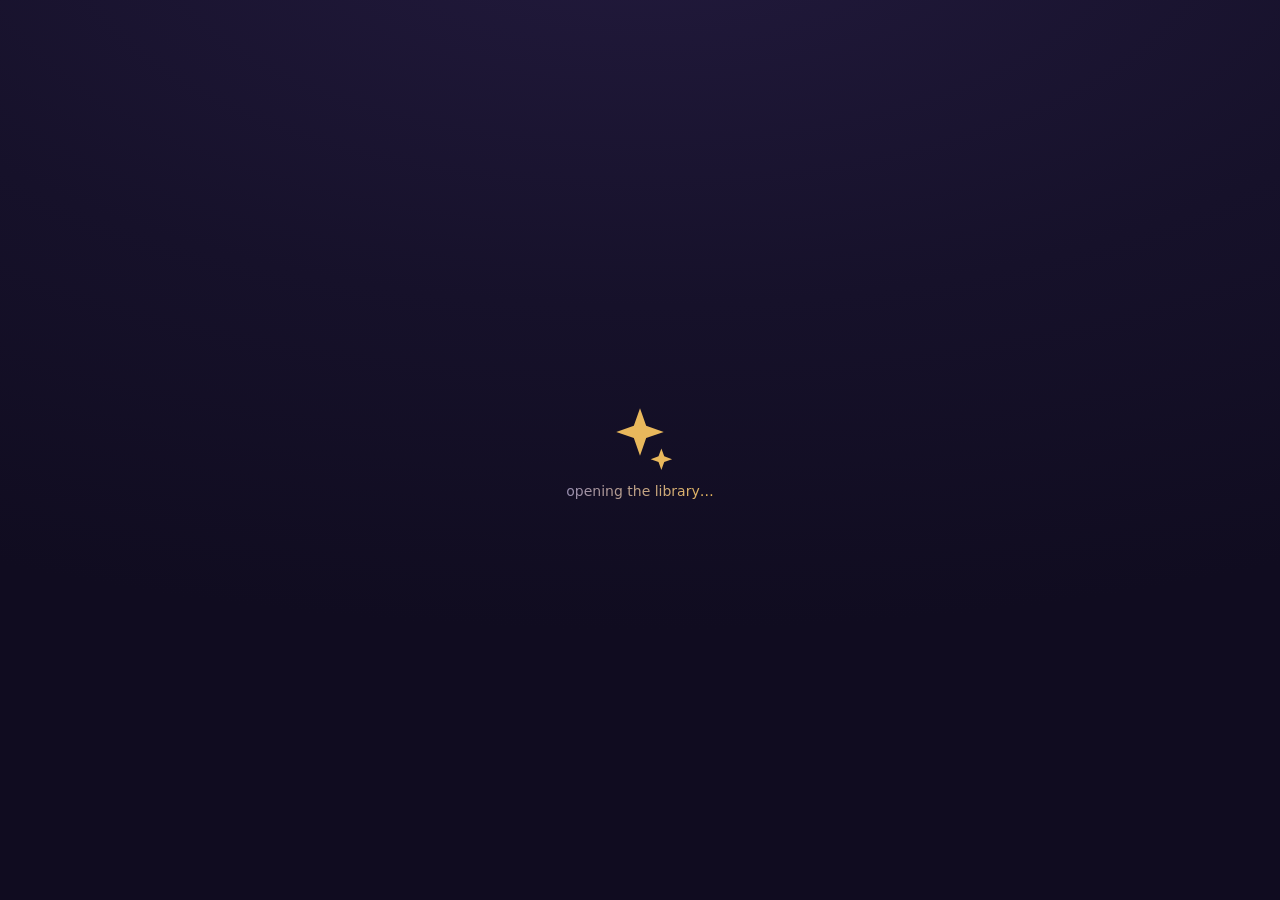
==== index.html @ 1ed295f2 "Initial commit — The Nightstand (Beta) Cozy AI reading-advisor PWA: Preact+htm static client, Supaba" ====
<!doctype html>
<html lang="en">
<head>
  <meta charset="utf-8" />
  <meta name="viewport" content="width=device-width, initial-scale=1, viewport-fit=cover" />
  <title>The Nightstand</title>
  <meta name="description" content="Your personal AI reading advisor — and your friends'." />
  <meta name="theme-color" content="#17122b" />
  <link rel="manifest" href="manifest.webmanifest" />
  <link rel="icon" href="assets/icons/icon.svg" type="image/svg+xml" />
  <link rel="apple-touch-icon" href="assets/icons/icon.svg" />
  <meta name="apple-mobile-web-app-capable" content="yes" />
  <meta name="mobile-web-app-capable" content="yes" />
  <meta name="apple-mobile-web-app-status-bar-style" content="black-translucent" />
  <meta name="apple-mobile-web-app-title" content="The Nightstand" />
  <link rel="stylesheet" href="css/styles.css" />
  <script type="importmap">
    {
      "imports": {
        "preact": "./assets/vendor/preact.module.js",
        "preact/hooks": "./assets/vendor/hooks.module.js",
        "htm": "./assets/vendor/htm.module.js"
      }
    }
  </script>
</head>
<body>
  <div id="app">
    <div class="splash">
      <div class="splash-lamp" aria-hidden="true">
        <svg viewBox="0 0 64 64" width="76" height="76"><path d="M32 6l5.2 14.8L52 26l-14.8 5.2L32 46l-5.2-14.8L12 26l14.8-5.2z" fill="#e9b85c"/><path d="M50 40l2.4 6.6L59 49l-6.6 2.4L50 58l-2.4-6.6L41 49l6.6-2.4z" fill="#e9b85c"/></svg>
      </div>
      <div class="splash-sub">opening the library…</div>
    </div>
  </div>

  <script type="module" src="js/app.js"></script>
  <script>
    // Dev mode: no service worker, so the app always loads fresh while we build.
    // Also removes any previously-registered worker + caches (re-enabled for offline/install at deploy time).
    if ('serviceWorker' in navigator) {
      navigator.serviceWorker.getRegistrations().then(function (rs) { rs.forEach(function (r) { r.unregister(); }); });
    }
    if (window.caches && caches.keys) {
      caches.keys().then(function (ks) { ks.forEach(function (k) { caches.delete(k); }); });
    }
  </script>
</body>
</html>
---- css/styles.css ----
/* ============================================================
   Reading Genie — design system
   Cozy-magical: midnight plum + gold, serif display, soft cards.
   ============================================================ */

:root {
  /* surfaces */
  --bg:      #16112a;
  --bg-1:    #1e1838;   /* cards */
  --bg-2:    #271f47;   /* inputs, raised */
  --bg-3:    #322a57;   /* hover */
  --line:    rgba(255,255,255,0.09);
  --line-2:  rgba(255,255,255,0.16);

  /* accents */
  --gold:      #e9b85c;
  --gold-2:    #f5d692;
  --gold-soft: rgba(233,184,92,0.14);
  --lilac:     #a896ec;
  --lilac-soft:rgba(168,150,236,0.16);
  --rose:      #e58bab;
  --rose-soft: rgba(229,139,171,0.15);
  --teal:      #5fd2b0;
  --teal-soft: rgba(95,210,176,0.15);
  --danger:    #ec8088;

  /* text */
  --text:   #f4eee2;
  --text-2: #c7bedb;
  --text-3: #968cae;

  /* shape */
  --r-sm: 10px;
  --r:    14px;
  --r-lg: 20px;
  --r-xl: 26px;
  --pill: 999px;

  --shadow: 0 10px 30px rgba(0,0,0,0.35);
  --shadow-sm: 0 4px 14px rgba(0,0,0,0.28);
  --glow: 0 6px 22px rgba(233,184,92,0.32);

  --serif: "Iowan Old Style", "Palatino Linotype", Palatino, "Book Antiqua", Georgia, serif;
  --sans:  system-ui, -apple-system, "Segoe UI", Roboto, Helvetica, Arial, sans-serif;

  --maxw: 480px;
  --nav-h: 74px;
}

* { box-sizing: border-box; }
html, body { height: 100%; }

body {
  margin: 0;
  min-height: 100dvh;
  font-family: var(--sans);
  color: var(--text);
  background: radial-gradient(120% 80% at 50% -10%, #221a3d 0%, #16112a 55%, #100c20 100%);
  background-attachment: fixed;
  -webkit-font-smoothing: antialiased;
  text-rendering: optimizeLegibility;
  overflow-x: hidden;
}

button, input, textarea, select { font: inherit; color: inherit; }
a { color: inherit; text-decoration: none; }
img { display: block; max-width: 100%; }
::selection { background: var(--gold-soft); }

/* scrollbars (webkit) */
.app-main::-webkit-scrollbar { width: 0; }

/* ---------- App shell ---------- */
.app {
  position: relative;
  width: 100%;
  max-width: var(--maxw);
  margin: 0 auto;
  height: 100dvh;
  display: flex;
  flex-direction: column;
  background: var(--bg);
  overflow: hidden;
  box-shadow: 0 0 60px rgba(0,0,0,0.45);
}

.topbar {
  flex: none;
  height: 56px;
  display: flex;
  align-items: center;
  justify-content: space-between;
  padding: 0 16px;
  padding-top: env(safe-area-inset-top);
  height: calc(56px + env(safe-area-inset-top));
  border-bottom: 1px solid var(--line);
  background: rgba(22,17,42,0.72);
  backdrop-filter: blur(14px);
  -webkit-backdrop-filter: blur(14px);
  z-index: 5;
}
.brand { display: flex; align-items: center; gap: 9px; }
.brand img { width: 26px; height: 26px; }
.brand-mark { width: 28px; height: 28px; display: inline-block; line-height: 0; flex: none; }
.brand-mark svg { display: block; }
.brand-name { font-family: var(--serif); font-size: 19px; letter-spacing: 0.2px; }
.brand-name b { color: var(--gold); font-weight: 600; }
.beta-tag { font-size: 9px; font-weight: 700; letter-spacing: 0.6px; text-transform: uppercase; color: var(--lilac); background: var(--lilac-soft); border-radius: var(--pill); padding: 2px 7px; align-self: center; }
.topbar-actions { display: flex; align-items: center; gap: 6px; }

.app-main {
  flex: 1;
  overflow-y: auto;
  -webkit-overflow-scrolling: touch;
  padding: 18px 16px calc(var(--nav-h) + 28px);
}

.screen { animation: fadeUp 0.28s ease both; }
.screen-title { font-family: var(--serif); font-size: 27px; line-height: 1.15; margin: 4px 0 2px; }
.screen-sub { color: var(--text-2); font-size: 14px; margin: 0 0 18px; }
.section-head { display: flex; align-items: center; justify-content: space-between; margin: 22px 2px 12px; }
.section-title { font-size: 13px; letter-spacing: 0.6px; text-transform: uppercase; color: var(--text-3); font-weight: 600; }
.section-link { color: var(--gold); font-size: 13px; font-weight: 600; }

/* ---------- Bottom nav ---------- */
.bottom-nav {
  flex: none;
  position: absolute;
  left: 0; right: 0; bottom: 0;
  height: calc(var(--nav-h) + env(safe-area-inset-bottom));
  padding-bottom: env(safe-area-inset-bottom);
  display: flex;
  align-items: center;
  justify-content: space-around;
  background: rgba(20,15,38,0.86);
  backdrop-filter: blur(18px);
  -webkit-backdrop-filter: blur(18px);
  border-top: 1px solid var(--line);
  z-index: 6;
}
.nav-item {
  display: flex; flex-direction: column; align-items: center; gap: 3px;
  color: var(--text-3); font-size: 10.5px; font-weight: 600; letter-spacing: 0.2px;
  padding: 8px 10px; border-radius: var(--r-sm); cursor: pointer;
  transition: color 0.18s, transform 0.18s;
  background: none; border: 0;
}
.nav-item svg { width: 23px; height: 23px; }
.nav-item.active { color: var(--gold); }
.nav-item:active { transform: scale(0.92); }
.nav-fab {
  width: 56px; height: 56px; margin-top: -22px; border-radius: var(--pill);
  background: linear-gradient(160deg, #f3d28c, #e0a544);
  color: #2a1c06; display: flex; align-items: center; justify-content: center;
  box-shadow: var(--glow); border: 3px solid var(--bg);
  cursor: pointer; transition: transform 0.18s;
}
.nav-fab svg { width: 27px; height: 27px; }
.nav-fab:active { transform: scale(0.93); }

/* ---------- Cards & surfaces ---------- */
.card {
  background: var(--bg-1);
  border: 1px solid var(--line);
  border-radius: var(--r-lg);
  padding: 16px;
  box-shadow: var(--shadow-sm);
}
.card + .card { margin-top: 12px; }
.surface { background: var(--bg-2); border: 1px solid var(--line); border-radius: var(--r); }
.divider { height: 1px; background: var(--line); margin: 14px 0; border: 0; }

/* ---------- Buttons ---------- */
.btn {
  display: inline-flex; align-items: center; justify-content: center; gap: 8px;
  padding: 11px 16px; border-radius: var(--pill); border: 1px solid var(--line-2);
  background: var(--bg-2); color: var(--text); font-weight: 600; font-size: 14.5px;
  cursor: pointer; transition: transform 0.15s, background 0.15s, border-color 0.15s;
}
.btn svg { width: 18px; height: 18px; }
.btn:active { transform: scale(0.97); }
.btn:hover { background: var(--bg-3); }
.btn-primary {
  background: linear-gradient(160deg, #f3d28c, #e0a544);
  color: #2a1c06; border: 0; box-shadow: var(--glow);
}
.btn-primary:hover { filter: brightness(1.04); background: linear-gradient(160deg, #f3d28c, #e0a544); }
.btn-ghost { background: transparent; border-color: var(--line); }
.btn-block { width: 100%; }
.btn-lg { padding: 14px 18px; font-size: 15.5px; }
.icon-btn {
  width: 38px; height: 38px; border-radius: var(--pill); display: inline-flex;
  align-items: center; justify-content: center; background: var(--bg-2);
  border: 1px solid var(--line); cursor: pointer; color: var(--text-2);
  transition: transform 0.15s, color 0.15s;
}
.icon-btn svg { width: 19px; height: 19px; }
.icon-btn:active { transform: scale(0.92); }

/* ---------- Pills / tags / chips ---------- */
.pill {
  display: inline-flex; align-items: center; gap: 6px;
  padding: 4px 11px; border-radius: var(--pill); font-size: 12.5px; font-weight: 600;
  background: var(--bg-2); color: var(--text-2); border: 1px solid var(--line);
}
.pill svg { width: 14px; height: 14px; }
.pill-gold { background: var(--gold-soft); color: var(--gold-2); border-color: transparent; }
.pill-teal { background: var(--teal-soft); color: var(--teal); border-color: transparent; }
.pill-rose { background: var(--rose-soft); color: var(--rose); border-color: transparent; }
.pill-lilac { background: var(--lilac-soft); color: var(--lilac); border-color: transparent; }

.tagrow { display: flex; flex-wrap: wrap; gap: 8px; }
.tag {
  padding: 6px 12px; border-radius: var(--pill); font-size: 13px; font-weight: 500;
  background: var(--bg-2); border: 1px solid var(--line); color: var(--text-2);
}
.tag.love { background: var(--teal-soft); color: var(--teal); border-color: transparent; }
.tag.hate { background: var(--rose-soft); color: var(--rose); border-color: transparent; }

/* ---------- Segmented control ---------- */
.seg {
  display: flex; gap: 6px; padding: 5px; background: var(--bg-1);
  border: 1px solid var(--line); border-radius: var(--pill); margin-bottom: 16px;
}
.seg-item {
  flex: 1; text-align: center; padding: 8px 6px; border-radius: var(--pill);
  font-size: 13px; font-weight: 600; color: var(--text-3); cursor: pointer;
  border: 0; background: none; transition: color 0.15s, background 0.15s;
}
.seg-item.active { background: var(--gold-soft); color: var(--gold-2); }

/* ---------- Avatars ---------- */
.avatar {
  width: 38px; height: 38px; border-radius: var(--pill); flex: none;
  display: flex; align-items: center; justify-content: center;
  font-weight: 700; font-size: 15px; color: #1a1330;
}
.avatar.sm { width: 30px; height: 30px; font-size: 12.5px; }
.avatar.lg { width: 56px; height: 56px; font-size: 22px; }

/* ---------- Book covers & rows ---------- */
.book-cover {
  width: 52px; height: 76px; border-radius: 7px; flex: none; overflow: hidden;
  display: flex; align-items: flex-end; justify-content: center; position: relative;
  box-shadow: var(--shadow-sm);
}
.book-cover.lg { width: 104px; height: 152px; border-radius: 10px; }
.book-cover.sm { width: 40px; height: 58px; border-radius: 6px; }
.book-cover img { width: 100%; height: 100%; object-fit: cover; }
.book-cover .spine { position: absolute; left: 0; top: 0; bottom: 0; width: 5px; background: rgba(0,0,0,0.22); }
.book-cover .glyph { position: absolute; inset: 0; display: flex; align-items: center; justify-content: center; }
.book-cover .glyph svg { width: 40%; height: 40%; opacity: 0.55; }

.book-row { display: flex; gap: 13px; align-items: center; }
.book-row + .book-row { margin-top: 14px; }
.book-meta { flex: 1; min-width: 0; }
.book-title { font-size: 15px; font-weight: 600; line-height: 1.25; }
.book-author { font-size: 12.5px; color: var(--text-3); margin-top: 1px; }
.book-note { font-size: 11.5px; color: var(--text-3); margin-top: 6px; }

/* ---------- Progress ---------- */
.progress { height: 6px; border-radius: 3px; background: var(--bg-3); overflow: hidden; margin-top: 8px; }
.progress > i { display: block; height: 100%; background: linear-gradient(90deg, var(--lilac), var(--gold)); border-radius: 3px; }

/* ---------- Rating ---------- */
.stars { display: inline-flex; gap: 2px; color: var(--gold); }
.stars svg { width: 15px; height: 15px; }
.stars .off { color: var(--text-3); opacity: 0.5; }

/* Tappable rating — same star, bigger touch target */
.star-rating { display: inline-flex; gap: 5px; }
.star-btn { background: none; border: 0; padding: 2px; line-height: 0; cursor: pointer; color: var(--text-3); opacity: 0.45; transition: transform 0.12s, color 0.12s, opacity 0.12s; }
.star-btn svg { display: block; }
.star-btn.on { color: var(--gold); opacity: 1; }
.star-btn:active { transform: scale(0.85); }

/* ---------- Chat / interview ---------- */
.chat { display: flex; flex-direction: column; gap: 12px; padding-bottom: 6px; }
.bubble {
  max-width: 84%; padding: 12px 15px; border-radius: 18px; font-size: 14.5px; line-height: 1.5;
  animation: fadeUp 0.26s ease both;
}
.bubble.genie { align-self: flex-start; background: var(--bg-2); border: 1px solid var(--line); border-bottom-left-radius: 6px; }
.bubble.me { align-self: flex-end; background: linear-gradient(160deg, #f3d28c, #e0a544); color: #2a1c06; border-bottom-right-radius: 6px; }
.bubble .who { font-size: 11px; font-weight: 700; letter-spacing: 0.4px; text-transform: uppercase; color: var(--gold); margin-bottom: 4px; }
.typing { display: inline-flex; gap: 4px; align-items: center; padding: 14px 16px; }
.typing i { width: 7px; height: 7px; border-radius: 50%; background: var(--text-3); animation: blink 1.2s infinite both; }
.typing i:nth-child(2) { animation-delay: 0.2s; }
.typing i:nth-child(3) { animation-delay: 0.4s; }

.chat-input { display: flex; gap: 9px; align-items: flex-end; margin-top: 12px; }
.chat-input textarea {
  flex: 1; resize: none; background: var(--bg-2); border: 1px solid var(--line-2);
  border-radius: 18px; padding: 11px 15px; font-size: 14.5px; max-height: 120px; line-height: 1.4;
}
.chat-input textarea:focus { outline: none; border-color: var(--gold); }
.send-btn {
  width: 44px; height: 44px; flex: none; border-radius: var(--pill); border: 0;
  background: linear-gradient(160deg, #f3d28c, #e0a544); color: #2a1c06;
  display: flex; align-items: center; justify-content: center; cursor: pointer; box-shadow: var(--glow);
}
.send-btn svg { width: 20px; height: 20px; }
.chips-scroll { display: flex; gap: 8px; overflow-x: auto; padding: 4px 0 2px; margin-top: 4px; }
.chips-scroll::-webkit-scrollbar { height: 0; }
.chip-btn {
  flex: none; padding: 8px 13px; border-radius: var(--pill); white-space: nowrap;
  background: var(--bg-2); border: 1px solid var(--line); color: var(--text-2);
  font-size: 13px; font-weight: 500; cursor: pointer;
}
.chip-btn:active { transform: scale(0.96); }
.chip-btn.active { background: var(--gold-soft); border-color: transparent; color: var(--gold-2); }

/* ---------- Wish / hero ---------- */
.hero {
  position: relative; overflow: hidden; border-radius: var(--r-xl); padding: 20px;
  background: linear-gradient(155deg, #2c2152 0%, #1d1740 70%);
  border: 1px solid var(--line-2); box-shadow: var(--shadow);
}
.hero .spark { position: absolute; color: var(--gold); opacity: 0.8; animation: twinkle 3s infinite; }
.hero .spark svg { width: 11px; height: 11px; }
.hero .spark.s1 { top: 16px; right: 86px; } .hero .spark.s1 svg { width: 13px; height: 13px; }
.hero .spark.s2 { top: 50px; right: 16px; animation-delay: 0.8s; } .hero .spark.s2 svg { width: 9px; height: 9px; }
.hero .spark.s3 { top: 82px; right: 52px; animation-delay: 1.5s; } .hero .spark.s3 svg { width: 12px; height: 12px; }
.hero .spark.s4 { top: 66px; right: 92px; animation-delay: 2.2s; } .hero .spark.s4 svg { width: 8px; height: 8px; }
.hero-kicker { font-size: 11px; letter-spacing: 1px; text-transform: uppercase; color: var(--gold); font-weight: 700; }
.hero-title { font-family: var(--serif); font-size: 23px; line-height: 1.2; margin: 7px 0 6px; max-width: 78%; }
.hero-sub { color: var(--text-2); font-size: 13.5px; max-width: 82%; margin-bottom: 16px; }
.hero-familiar { position: absolute; top: 12px; right: 12px; width: 66px; height: 66px; border-radius: 50%; background: radial-gradient(circle, rgba(233,184,92,0.18), transparent 68%); animation: float 3.6s ease-in-out infinite; }
.hero-familiar svg { display: block; }

/* ---------- Recommendation card ---------- */
.rec-conf { display: flex; align-items: center; gap: 9px; margin-top: 4px; }
.conf-bar { flex: 1; height: 6px; border-radius: 3px; background: var(--bg-3); overflow: hidden; }
.conf-bar > i { display: block; height: 100%; background: linear-gradient(90deg, var(--teal), var(--gold)); }
.conf-num { font-size: 12px; font-weight: 700; color: var(--gold-2); }
.rec-line { display: flex; gap: 8px; font-size: 13px; line-height: 1.45; margin-top: 9px; color: var(--text-2); }
.rec-line svg { width: 16px; height: 16px; flex: none; margin-top: 2px; }
.rec-line.good svg { color: var(--teal); }
.rec-line.warn svg { color: var(--gold); }

/* ---------- Friends / taste-match ---------- */
.friend-row { display: flex; align-items: center; gap: 13px; }
.friend-row + .friend-row { margin-top: 4px; }
.match-ring { position: relative; width: 50px; height: 50px; flex: none; }
.match-ring svg { width: 50px; height: 50px; transform: rotate(-90deg); }
.match-ring .pct { position: absolute; inset: 0; display: flex; align-items: center; justify-content: center; font-size: 13px; font-weight: 700; }
.friend-name { font-size: 15px; font-weight: 600; }
.friend-sub { font-size: 12.5px; color: var(--text-3); margin-top: 1px; }

/* ---------- Stats ---------- */
.stat-grid { display: grid; grid-template-columns: repeat(3, 1fr); gap: 10px; }
.stat { background: var(--bg-2); border: 1px solid var(--line); border-radius: var(--r); padding: 13px 12px; text-align: center; }
.stat-num { font-family: var(--serif); font-size: 24px; color: var(--gold); }
.stat-label { font-size: 11px; color: var(--text-3); margin-top: 2px; }
.stat.clickable { cursor: pointer; transition: transform 0.12s, border-color 0.12s; }
.stat.clickable:hover { border-color: var(--line-2); }
.stat.clickable:active { transform: scale(0.97); }

/* ---------- Range slider (reading progress) ---------- */
.range { -webkit-appearance: none; appearance: none; width: 100%; height: 6px; border-radius: 3px; background: var(--bg-3); outline: none; cursor: pointer; }
.range::-webkit-slider-thumb { -webkit-appearance: none; appearance: none; width: 20px; height: 20px; border-radius: 50%; background: linear-gradient(160deg, #f3d28c, #e0a544); box-shadow: var(--glow); border: 2px solid var(--bg); cursor: pointer; }
.range::-moz-range-thumb { width: 18px; height: 18px; border: 2px solid var(--bg); border-radius: 50%; background: linear-gradient(160deg, #f3d28c, #e0a544); cursor: pointer; }
.range:disabled { opacity: 0.6; }

/* ---------- Insights / timeline ---------- */
.insight { display: flex; gap: 11px; align-items: flex-start; padding: 12px 0; }
.insight + .insight { border-top: 1px solid var(--line); }
.insight .ico { width: 32px; height: 32px; border-radius: var(--pill); flex: none; display: flex; align-items: center; justify-content: center; }
.insight .ico svg { width: 17px; height: 17px; }
.insight p { margin: 0; font-size: 13.5px; line-height: 1.5; color: var(--text-2); }
.insight b { color: var(--text); font-weight: 600; }

.timeline { position: relative; padding-left: 18px; }
.timeline::before { content: ""; position: absolute; left: 4px; top: 4px; bottom: 4px; width: 2px; background: var(--line-2); }
.tl-item { position: relative; padding: 6px 0 14px; }
.tl-item::before { content: ""; position: absolute; left: -18px; top: 9px; width: 9px; height: 9px; border-radius: 50%; background: var(--gold); box-shadow: 0 0 0 3px var(--bg); }
.tl-date { font-size: 11.5px; color: var(--text-3); font-weight: 600; }
.tl-text { font-size: 13.5px; color: var(--text-2); margin-top: 2px; line-height: 1.45; }

/* ---------- Feed ---------- */
.feed-item { display: flex; gap: 12px; align-items: flex-start; padding: 14px 0; }
.feed-item + .feed-item { border-top: 1px solid var(--line); }
.feed-body { flex: 1; min-width: 0; }
.feed-text { font-size: 14px; line-height: 1.45; color: var(--text-2); }
.feed-text b { color: var(--text); font-weight: 600; }
.feed-time { font-size: 11.5px; color: var(--text-3); margin-top: 3px; }
.feed-actions { display: flex; gap: 8px; margin-top: 9px; }

/* ---------- Badges ---------- */
.badge-grid { display: grid; grid-template-columns: repeat(3, 1fr); gap: 12px; }
.badge { text-align: center; }
.badge-medal {
  width: 58px; height: 58px; margin: 0 auto 7px; border-radius: var(--pill);
  display: flex; align-items: center; justify-content: center;
  background: radial-gradient(circle at 35% 30%, #f3d28c, #c98e34);
  color: #3a2706; box-shadow: var(--glow);
}
.badge-medal svg { width: 28px; height: 28px; }
.badge.locked .badge-medal { background: var(--bg-2); color: var(--text-3); box-shadow: none; border: 1px solid var(--line); }
.badge-name { font-size: 12px; font-weight: 600; }
.badge-name.locked { color: var(--text-3); }

/* ---------- Blind date ---------- */
.blind-card {
  position: relative; overflow: hidden; border-radius: var(--r-xl); padding: 22px;
  text-align: center; background: linear-gradient(155deg, #3a2150, #221541);
  border: 1px solid var(--line-2); box-shadow: var(--shadow);
}
.blind-gift {
  width: 76px; height: 76px; margin: 6px auto 14px; border-radius: var(--r-lg);
  display: flex; align-items: center; justify-content: center;
  background: linear-gradient(160deg, #f3d28c, #e0a544); color: #2a1c06; box-shadow: var(--glow);
  animation: float 3.4s ease-in-out infinite;
}
.blind-gift svg { width: 38px; height: 38px; }
.blind-title { font-family: var(--serif); font-size: 21px; margin-bottom: 6px; }
.blind-teaser { color: var(--text-2); font-size: 14px; line-height: 1.55; margin-bottom: 18px; }

/* ---------- Onboarding ---------- */
.onb { min-height: 100%; display: flex; flex-direction: column; }
.onb-hero { text-align: center; padding: 30px 8px 10px; }
.onb-hero img { width: 92px; height: 92px; margin: 0 auto 14px; animation: float 3.6s ease-in-out infinite; }
.familiar-lg { width: 98px; height: 98px; margin: 0 auto 14px; animation: float 3.6s ease-in-out infinite; }
.familiar-sm { width: 36px; height: 36px; flex: none; }
.familiar-lg svg, .familiar-sm svg { display: block; }
.onb-hero h1 { font-family: var(--serif); font-size: 30px; margin: 0 0 8px; }
.onb-hero p { color: var(--text-2); font-size: 15px; line-height: 1.55; max-width: 320px; margin: 0 auto; }
.onb-steps { display: flex; flex-direction: column; gap: 12px; margin: 22px 0; }
.onb-step { display: flex; gap: 13px; align-items: center; }
.onb-step .num { width: 30px; height: 30px; flex: none; border-radius: 50%; background: var(--gold-soft); color: var(--gold-2); display: flex; align-items: center; justify-content: center; font-weight: 700; font-size: 14px; }
.onb-step .txt { font-size: 14px; color: var(--text-2); }
.onb-step .txt b { color: var(--text); }

.field { margin-bottom: 14px; }
.field label { display: block; font-size: 12.5px; color: var(--text-3); font-weight: 600; margin-bottom: 6px; letter-spacing: 0.3px; }
.field input, .field textarea {
  width: 100%; background: var(--bg-2); border: 1px solid var(--line-2); border-radius: var(--r);
  padding: 12px 14px; font-size: 15px;
}
.field input:focus, .field textarea:focus { outline: none; border-color: var(--gold); }
.emoji-pick { display: flex; flex-wrap: wrap; gap: 8px; }
.emoji-pick button { width: 44px; height: 44px; border-radius: var(--r); background: var(--bg-2); border: 1px solid var(--line); font-size: 22px; cursor: pointer; }
.emoji-pick button.active { border-color: var(--gold); background: var(--gold-soft); }

/* ---------- Misc ---------- */
.muted { color: var(--text-2); }
.dim { color: var(--text-3); }
.gold { color: var(--gold); }
.dim-ico { color: var(--text-3); flex: none; }
.book-row > svg { flex: none; }
.row { display: flex; align-items: center; gap: 10px; }
.between { display: flex; align-items: center; justify-content: space-between; gap: 10px; }
.wrap { flex-wrap: wrap; }
.grow { flex: 1; min-width: 0; }
.mt-8 { margin-top: 8px; } .mt-12 { margin-top: 12px; } .mt-16 { margin-top: 16px; } .mt-20 { margin-top: 20px; }
.center-col { display: flex; flex-direction: column; align-items: center; text-align: center; }
.empty { text-align: center; color: var(--text-3); padding: 40px 20px; }
.empty svg { width: 40px; height: 40px; opacity: 0.5; margin-bottom: 10px; }
.back-btn { display: inline-flex; align-items: center; gap: 5px; color: var(--text-2); font-size: 14px; font-weight: 600; background: none; border: 0; cursor: pointer; padding: 0; margin-bottom: 8px; }
.back-btn svg { width: 18px; height: 18px; }

/* Keep the back button reachable in long chats (sticks under the app header). */
.chat-topbar {
  position: sticky; top: 0; z-index: 6;
  margin: 0 -16px 10px; padding: 8px 16px;
  background: rgba(22,17,42,0.9);
  backdrop-filter: blur(10px); -webkit-backdrop-filter: blur(10px);
  border-bottom: 1px solid var(--line);
}
.chat-topbar .back-btn { margin: 0; }

.sr-only { position: absolute; width: 1px; height: 1px; overflow: hidden; clip: rect(0 0 0 0); white-space: nowrap; }

/* ---------- Splash ---------- */
.splash { height: 100dvh; display: flex; flex-direction: column; align-items: center; justify-content: center; gap: 6px; }
.splash-lamp { width: 76px; height: 76px; animation: float 3s ease-in-out infinite; }
.splash-lamp svg { display: block; }
.splash-title { font-family: var(--serif); font-size: 28px; margin-top: 14px; }
.splash-sub { color: var(--text-3); font-size: 14px; background: linear-gradient(90deg, var(--text-3), var(--gold), var(--text-3)); background-size: 200% auto; -webkit-background-clip: text; background-clip: text; -webkit-text-fill-color: transparent; animation: shimmer 2.4s linear infinite; }

/* ---------- Animations ---------- */
@keyframes fadeUp { from { opacity: 0; transform: translateY(8px); } to { opacity: 1; transform: none; } }
@keyframes float { 0%,100% { transform: translateY(0); } 50% { transform: translateY(-7px); } }
@keyframes twinkle { 0%,100% { opacity: 0.25; transform: scale(0.85); } 50% { opacity: 1; transform: scale(1.1); } }
@keyframes blink { 0%,80%,100% { opacity: 0.3; } 40% { opacity: 1; } }
@keyframes shimmer { to { background-position: 200% center; } }
@keyframes pulseGlow { 0%,100% { box-shadow: 0 6px 22px rgba(233,184,92,0.35); } 50% { box-shadow: 0 8px 34px rgba(233,184,92,0.78); } }
/* Pulsing "thinking" state for the consult button (replaces a separate spinner box) */
.btn.pulsing { animation: pulseGlow 1.15s ease-in-out infinite; }
.btn.pulsing svg { animation: twinkle 1.1s ease-in-out infinite; }
/* ---------- Toast ---------- */
.toast { position: fixed; left: 50%; bottom: calc(var(--nav-h) + 22px); transform: translateX(-50%); display: flex; align-items: center; gap: 8px; background: var(--bg-2); border: 1px solid var(--line-2); color: var(--text); padding: 11px 16px; border-radius: var(--pill); font-size: 13.5px; font-weight: 600; box-shadow: var(--shadow); z-index: 60; max-width: 88%; animation: fadeUp 0.25s ease both; }
.toast svg { width: 16px; height: 16px; color: var(--teal); flex: none; }

@media (prefers-reduced-motion: reduce) { * { animation: none !important; } }
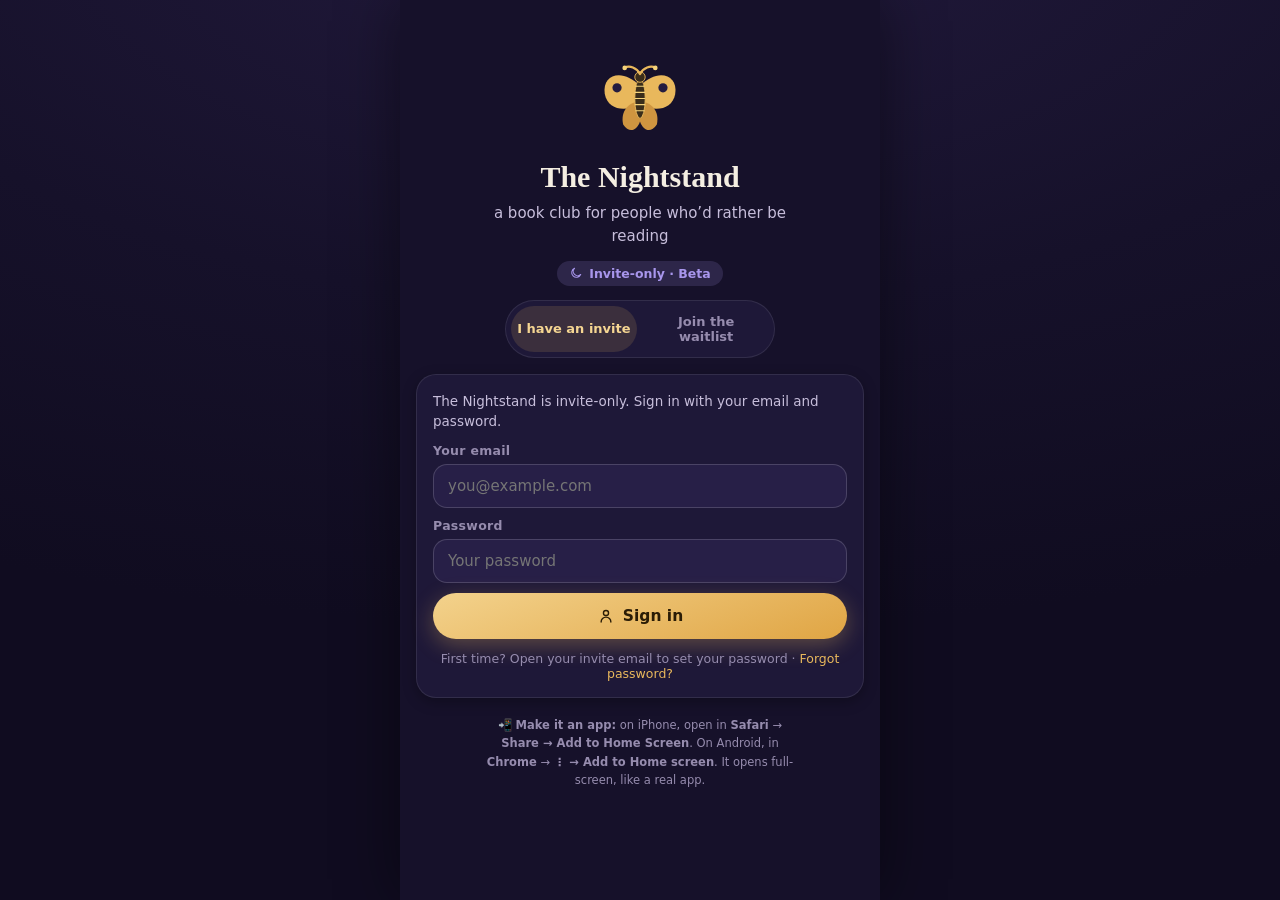
==== commit 5aa4c48c: "Kill the boot-time CDN dependency: vendor supabase-js + HTML boot watchdog The 'opening the library'" ====
--- a/index.html
+++ b/index.html
@@ -31,9 +31,25 @@
         <svg viewBox="0 0 64 64" width="76" height="76"><path d="M32 6l5.2 14.8L52 26l-14.8 5.2L32 46l-5.2-14.8L12 26l14.8-5.2z" fill="#e9b85c"/><path d="M50 40l2.4 6.6L59 49l-6.6 2.4L50 58l-2.4-6.6L41 49l6.6-2.4z" fill="#e9b85c"/></svg>
       </div>
       <div class="splash-sub">opening the library…</div>
+      <div id="boot-stuck" style="display:none;margin-top:16px;text-align:center">
+        <div style="font-size:12px;color:#8a7fa8;margin-bottom:10px">Taking longer than it should…</div>
+        <button onclick="location.reload()" style="background:transparent;border:1px solid #e9b85c;color:#e9b85c;border-radius:999px;padding:9px 22px;font-size:14px;font-family:inherit;cursor:pointer">Reload</button>
+      </div>
     </div>
   </div>
 
+  <script>
+    // Boot watchdog: if the app hasn't mounted in 8s (script stall, network blip),
+    // surface a Reload button on the static splash so nobody is ever stranded.
+    setTimeout(function () {
+      if (!window.__rgMounted) {
+        var el = document.getElementById('boot-stuck');
+        if (el) el.style.display = 'block';
+      }
+    }, 8000);
+  </script>
+  <!-- Supabase is vendored (single UMD file) so boot never depends on a CDN. -->
+  <script src="assets/vendor/supabase.umd.js"></script>
   <script type="module" src="js/app.js"></script>
   <script>
     // Dev mode: no service worker, so the app always loads fresh while we build.
--- a/css/styles.css
+++ b/css/styles.css
@@ -63,6 +63,9 @@
 }
 
 button, input, textarea, select { font: inherit; color: inherit; }
+/* Disable iOS double-tap-to-zoom (accidental zoom on a quick double tap).
+   `manipulation` keeps panning + pinch-to-zoom — it only drops the double-tap. */
+html { touch-action: manipulation; }
 a { color: inherit; text-decoration: none; }
 img { display: block; max-width: 100%; }
 ::selection { background: var(--gold-soft); }
@@ -112,7 +115,9 @@
   flex: 1;
   overflow-y: auto;
   -webkit-overflow-scrolling: touch;
-  padding: 18px 16px calc(var(--nav-h) + 28px);
+  /* bottom padding must cover the nav INCLUDING the iPhone home-indicator inset,
+     or the bar overlaps the last bit of content */
+  padding: 18px 16px calc(var(--nav-h) + 28px + env(safe-area-inset-bottom));
 }
 
 .screen { animation: fadeUp 0.28s ease both; }
@@ -294,6 +299,13 @@
   border-radius: 18px; padding: 11px 15px; font-size: 14.5px; max-height: 120px; line-height: 1.4;
 }
 .chat-input textarea:focus { outline: none; border-color: var(--gold); }
+
+/* iOS Safari zooms the whole page when you focus an input whose font-size is < 16px
+   — that's the "it zooms when I tap the field" jump in the advisor chat. Force every
+   form control to 16px on phones so focusing never zooms. Pinch-zoom still works. */
+@media (max-width: 700px) {
+  input, textarea, select { font-size: 16px !important; }
+}
 .send-btn {
   width: 44px; height: 44px; flex: none; border-radius: var(--pill); border: 0;
   background: linear-gradient(160deg, #f3d28c, #e0a544); color: #2a1c06;
@@ -492,4 +504,18 @@
 .toast { position: fixed; left: 50%; bottom: calc(var(--nav-h) + 22px); transform: translateX(-50%); display: flex; align-items: center; gap: 8px; background: var(--bg-2); border: 1px solid var(--line-2); color: var(--text); padding: 11px 16px; border-radius: var(--pill); font-size: 13.5px; font-weight: 600; box-shadow: var(--shadow); z-index: 60; max-width: 88%; animation: fadeUp 0.25s ease both; }
 .toast svg { width: 16px; height: 16px; color: var(--teal); flex: none; }
 
+/* ---------- New-user walkthrough ---------- */
+.tour-overlay { position: fixed; inset: 0; z-index: 80; display: flex; align-items: center; justify-content: center; padding: 22px; background: rgba(10,7,20,0.66); backdrop-filter: blur(4px); -webkit-backdrop-filter: blur(4px); animation: fadeUp 0.2s ease both; }
+.tour-card { width: 100%; max-width: 360px; position: relative; text-align: center; background: var(--bg-1); border: 1px solid var(--line-2); border-radius: var(--r-xl); padding: 26px 22px 20px; box-shadow: var(--shadow); }
+.tour-skip { position: absolute; top: 13px; right: 15px; background: none; border: 0; color: var(--text-3); font-size: 13px; font-weight: 600; cursor: pointer; }
+.tour-icon { width: 64px; height: 64px; margin: 4px auto 14px; border-radius: var(--pill); display: flex; align-items: center; justify-content: center; background: var(--gold-soft); color: var(--gold); }
+.tour-icon svg { width: 30px; height: 30px; }
+.tour-icon.fam { background: radial-gradient(circle, rgba(233,184,92,0.18), transparent 68%); }
+.tour-icon.fam svg { width: 100%; height: 100%; }
+.tour-title { font-family: var(--serif); font-size: 22px; margin-bottom: 8px; }
+.tour-body { color: var(--text-2); font-size: 14px; line-height: 1.55; margin: 0; }
+.tour-dots { display: flex; gap: 6px; justify-content: center; margin-top: 18px; }
+.tour-dot { width: 7px; height: 7px; border-radius: 50%; background: var(--bg-3); transition: background 0.2s, width 0.2s; }
+.tour-dot.on { background: var(--gold); width: 18px; border-radius: 4px; }
+
 @media (prefers-reduced-motion: reduce) { * { animation: none !important; } }
